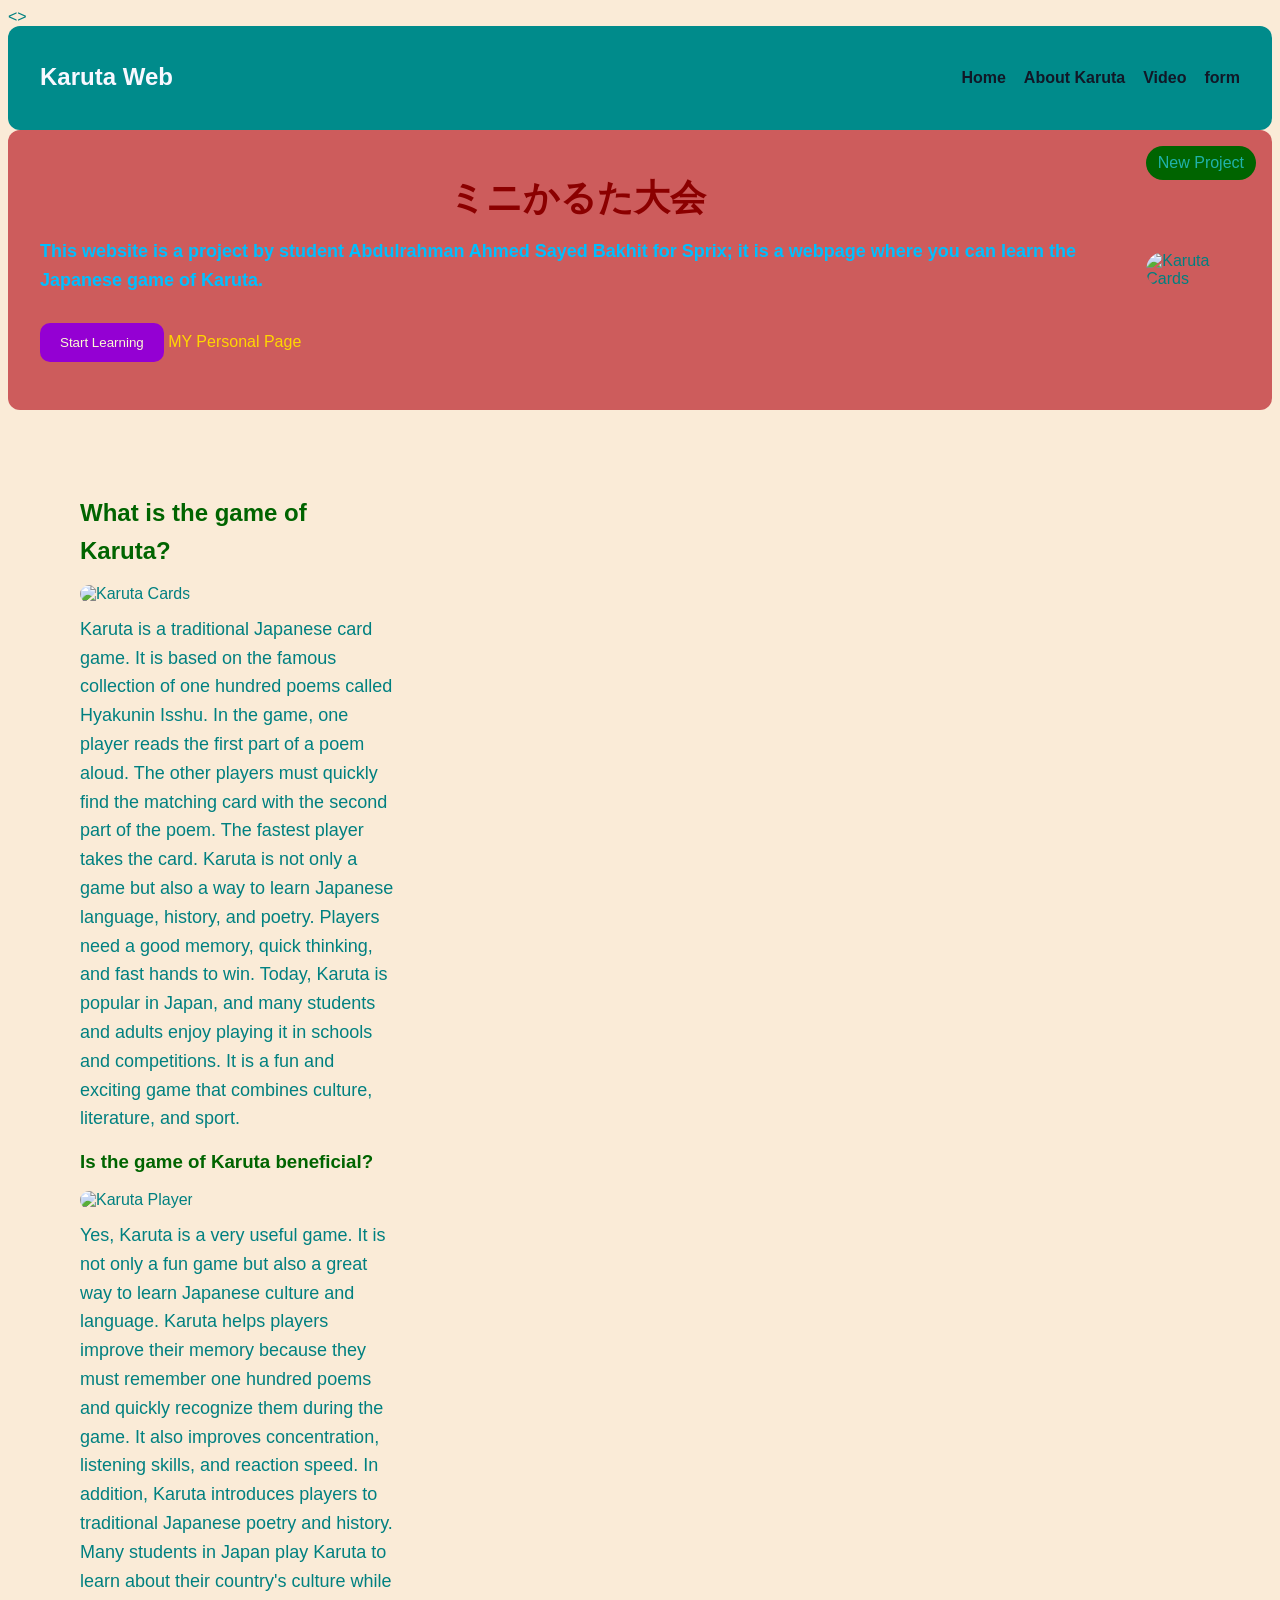
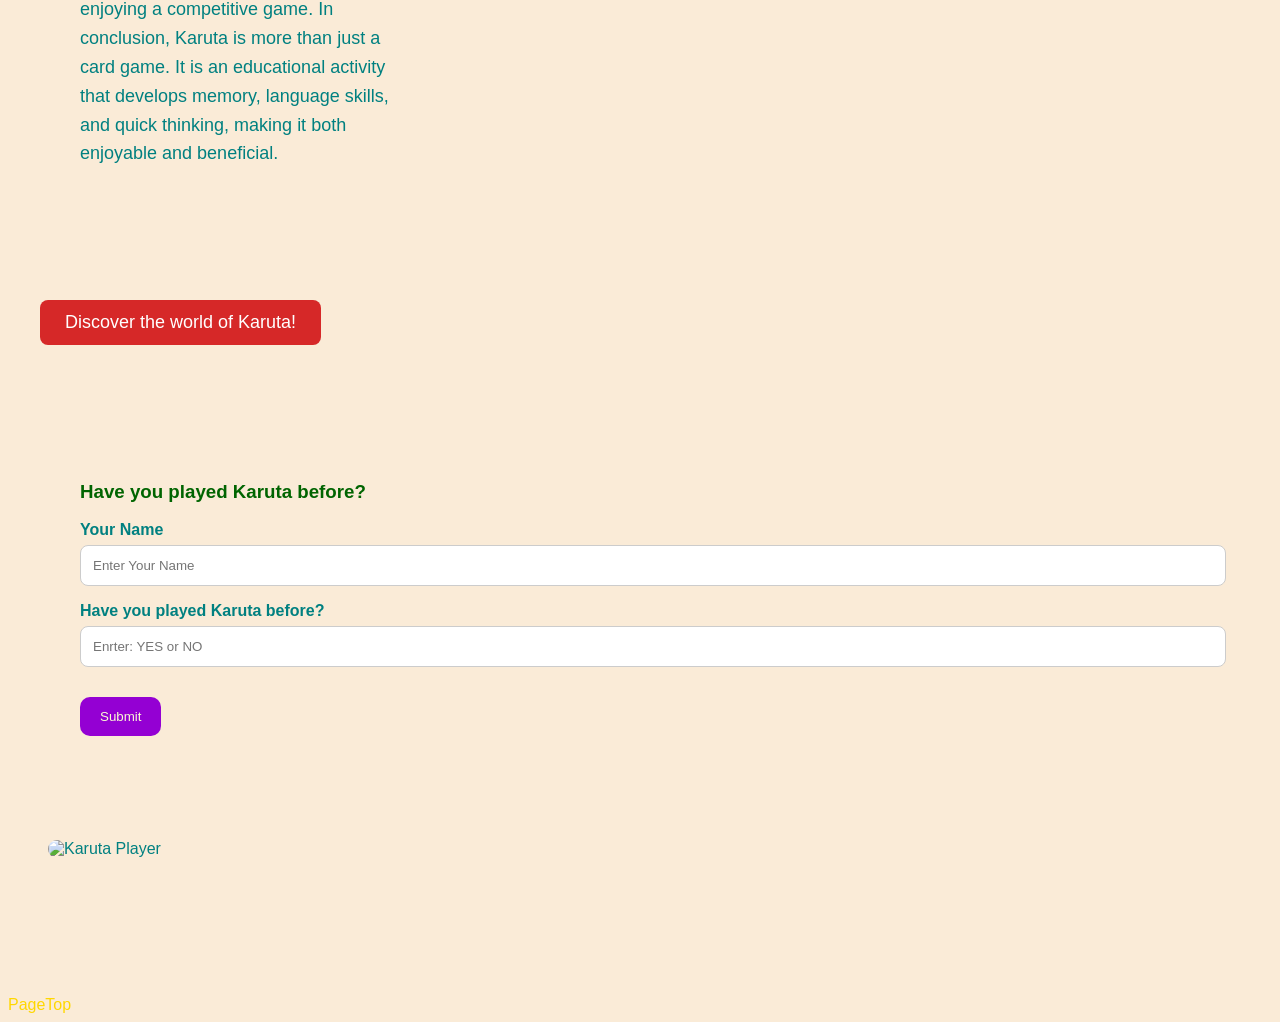
==== index.html @ 265472c2 "Add files via upload" ====
<!DOCTYPE html>
<html>
    <head>
        <title>ミニかるた大会</title>
        <link rel="stylesheet" href="style.css">
        <link rel="icon" href="favicon.ico">
    </head>
    <>
        <nav class="navbar">
            <h2>Karuta Web</h2>
            <div class="nav-links">
                <a href="#hero">Home</a>
                <a href="#first">About Karuta</a>
                <a href="#second">Video</a>
                <a href="#question">form</a>
            </div>
        </nav>

    <div id="hero">
        <span class="badge">New Project</span>
    <div class="hero-text">
 <h1>ミニかるた大会</h1>
<p class="entro">
    This website is a project by student Abdulrahman Ahmed Sayed Bakhit for Sprix; it is a webpage where you can learn the Japanese game of Karuta. 
</p>
<button onclick="window.location.href='card_35/card_35.html'">
    Start Learning
</button>

<a href=" https://www.facebook.com/profile.php?id=61572819474860">MY Personal Page</a> 

    </div>
   
<img src="img/1.jpg" alt="Karuta Cards">

    </div>
    <section id="cards" class="cards-section">
    <div id="first">
    <div class="cards" class="cards-section">
<h2>
    What is the game of Karuta?
</h2>
<img src="img/2.jpg" alt="Karuta Cards">
<p>
    Karuta is a traditional Japanese card game. It is based on the famous collection of one hundred poems called Hyakunin Isshu.

In the game, one player reads the first part of a poem aloud. The other players must quickly find the matching card with the second part of the poem. The fastest player takes the card.

Karuta is not only a game but also a way to learn Japanese language, history, and poetry. Players need a good memory, quick thinking, and fast hands to win.

Today, Karuta is popular in Japan, and many students and adults enjoy playing it in schools and competitions. It is a fun and exciting game that combines culture, literature, and sport.
</p>

<h3>
    Is the game of Karuta beneficial?
</h3>
<img src="img/3.jpeg" alt="Karuta Player">
<p>
Yes, Karuta is a very useful game. It is not only a fun game but also a great way to learn Japanese culture and language.

Karuta helps players improve their memory because they must remember one hundred poems and quickly recognize them during the game. It also improves concentration, listening skills, and reaction speed.

In addition, Karuta introduces players to traditional Japanese poetry and history. Many students in Japan play Karuta to learn about their country's culture while enjoying a competitive game.

In conclusion, Karuta is more than just a card game. It is an educational activity that develops memory, language skills, and quick thinking, making it both enjoyable and beneficial.
</p>
    </div>
    </div>
    </section>

    <div id="second">
<button id="showVideo"> 
    Discover the world of Karuta!
</button>
<div id="videoContainer" style="display:none;">
    <video width="700" controls>
        <source src="video/world of karuta.mp4" type="video/mp4">
        Your browser does not support the video tag.
    </video>
</div>
    </div>
    <section id="form-section" class="form-section"> 
    <div id="question">
<h3>
    Have you played Karuta before?
</h3>
<form>
    <label for="Name">Your Name</label>
    <input type="text" id="Name" placeholder="Enter Your Name">

    <label for="Question">Have you played Karuta before?</label>
    <input type="text" id="Question" placeholder="Enrter: YES or NO">
    
    <button type="submit">Submit</button>
</form>
    </div>
    </section>
    <section class="banner">
        <img src="img/3.jpeg" alt="Karuta Player">
        <div class="banner-text">
            <h2>Try To Play Karuta With New Frinds</h2>
            <p>In Youer country You Can Found Karuta Clup</p>
            <button>Try Now</button>
        </div>
    </section>
    <section class="banner_2">
        <img src="img/4.jpg" alt="Type Of Karuta Cards">
        <div class="banner_2-text">
            <h2>Type Of Karuta Cards</h2>
            <P>Leading Karuta manufacturing brands</P>
            <button>Discover now!</button>
        </div>
    </section>
    <script src="script.js"></script>
    <div class="up_button"><a href="index.html#top"><span class="arrow"></span><span class="page">PageTop</span></a></div>
</body>
</html>
---- style.css ----
body {
    font-family: Arial, sans-serif;
    background-color: antiquewhite;
    color: teal;
}
h1 {
    color: darkred;
    font-size: 36px;
    text-align: center;
}
h2,
h3{
    color: darkgreen;
    line-height: 1.6;
}
p{
     font-size: 18px;
    line-height: 1.6;
}
button{
    background-color: darkviolet;
    color: lightgoldenrodyellow;
    padding: 12px 20px;
    border: none;
    border-radius: 10px;
}
h1,
h2,
h3,
p{
    margin-top: 12px;
    margin-bottom: 14px;
}
button{
    margin-top: 14px;
    margin-bottom: 16px;
    cursor: pointer;
    transition: 0.3s;
}
button:hover{
    background-color: darkblue;
}
a{
    color: gold;
    text-decoration: none;
}
a:hover{
    color: forestgreen;
}
form{
    margin-top: 14px;
    margin-bottom: 16px;
}
#hero{
    display:flex;
background-color: indianred;
padding: 32px;
border-radius: 12px;
align-items: center;
gap: 32px;
position: relative;
}
.badge{
    position: absolute;
    top: 16px;
    right: 16px;
    background-color: darkgreen;
    color: lightseagreen;
    padding: 8px 12px;
    border-radius: 200px;
    font-size: 16px;
}
.entro{
    color: deepskyblue;
    font-weight: bold;
}
#first{
padding: 32px;
border-radius: 12px;
}
#second{
padding: 32px;
border-radius: 12px;
}
#question{
padding: 32px;
border-radius: 12px;
}
.cards-section{
    display: flex;
    gap: 20px;
    width: 30%;
}
label{
    font-weight: bold;
    display: block;
    margin-bottom: 6px;
}
input{
    display: block;
    width: 100%;
    padding: 12px;
    margin-bottom: 16px;
    border: 1px solid #cccccc;
    border-radius: 8px;
}
input:focus{
    outline: none;
    border-color: #1d4ed8;
    background-color: aqua;
}
#hero img{
    border-radius: 18px;
}
#cards img{
    width: 100%;
    border-radius: 16px;
}
section{
    margin: 40px;
}
.navbar {
background-color: darkcyan;
padding: 20px 32px;
border-radius: 12px;
display: flex;
justify-content: space-between;
align-items: center;
}
.navbar h2{
    color: ghostwhite;
}
.nav-links{
    display: flex;
    gap: 18px;
}
.nav-links a{
    color: #111827;
    text-decoration: wavy;
    font-weight: bold;
}
.nav-links a:hover{
    color: chartreuse;
}
.banner {
    position: relative;
    margin-top: 40px;
    margin-bottom: 60px;
    border-radius: 12px;
    overflow: hidden;
}
.banner-text {
    position: absolute;
    top: 40px;
    left: 40px;
    color: white;
    max-width: 400px;
}
.banner_2 {
    position: relative;
    margin-top: 40px;
    margin-bottom: 60px;
    border-radius: 12px;
    overflow: hidden;
}
.banner_2-text {
    position: absolute;
    top: 40px;
    left: 40px;
    color: white;
    max-width: 400px;
}
#showVideo{
    background-color:#d62828;
    color:white;
    padding:12px 25px;
    border:none;
    border-radius:8px;
    cursor:pointer;
    font-size:18px;
}

#videoContainer{
    margin-top:20px;
    text-align:center;
}
section{

opacity:0;

transform:translateY(80px);

transition:1s;

}
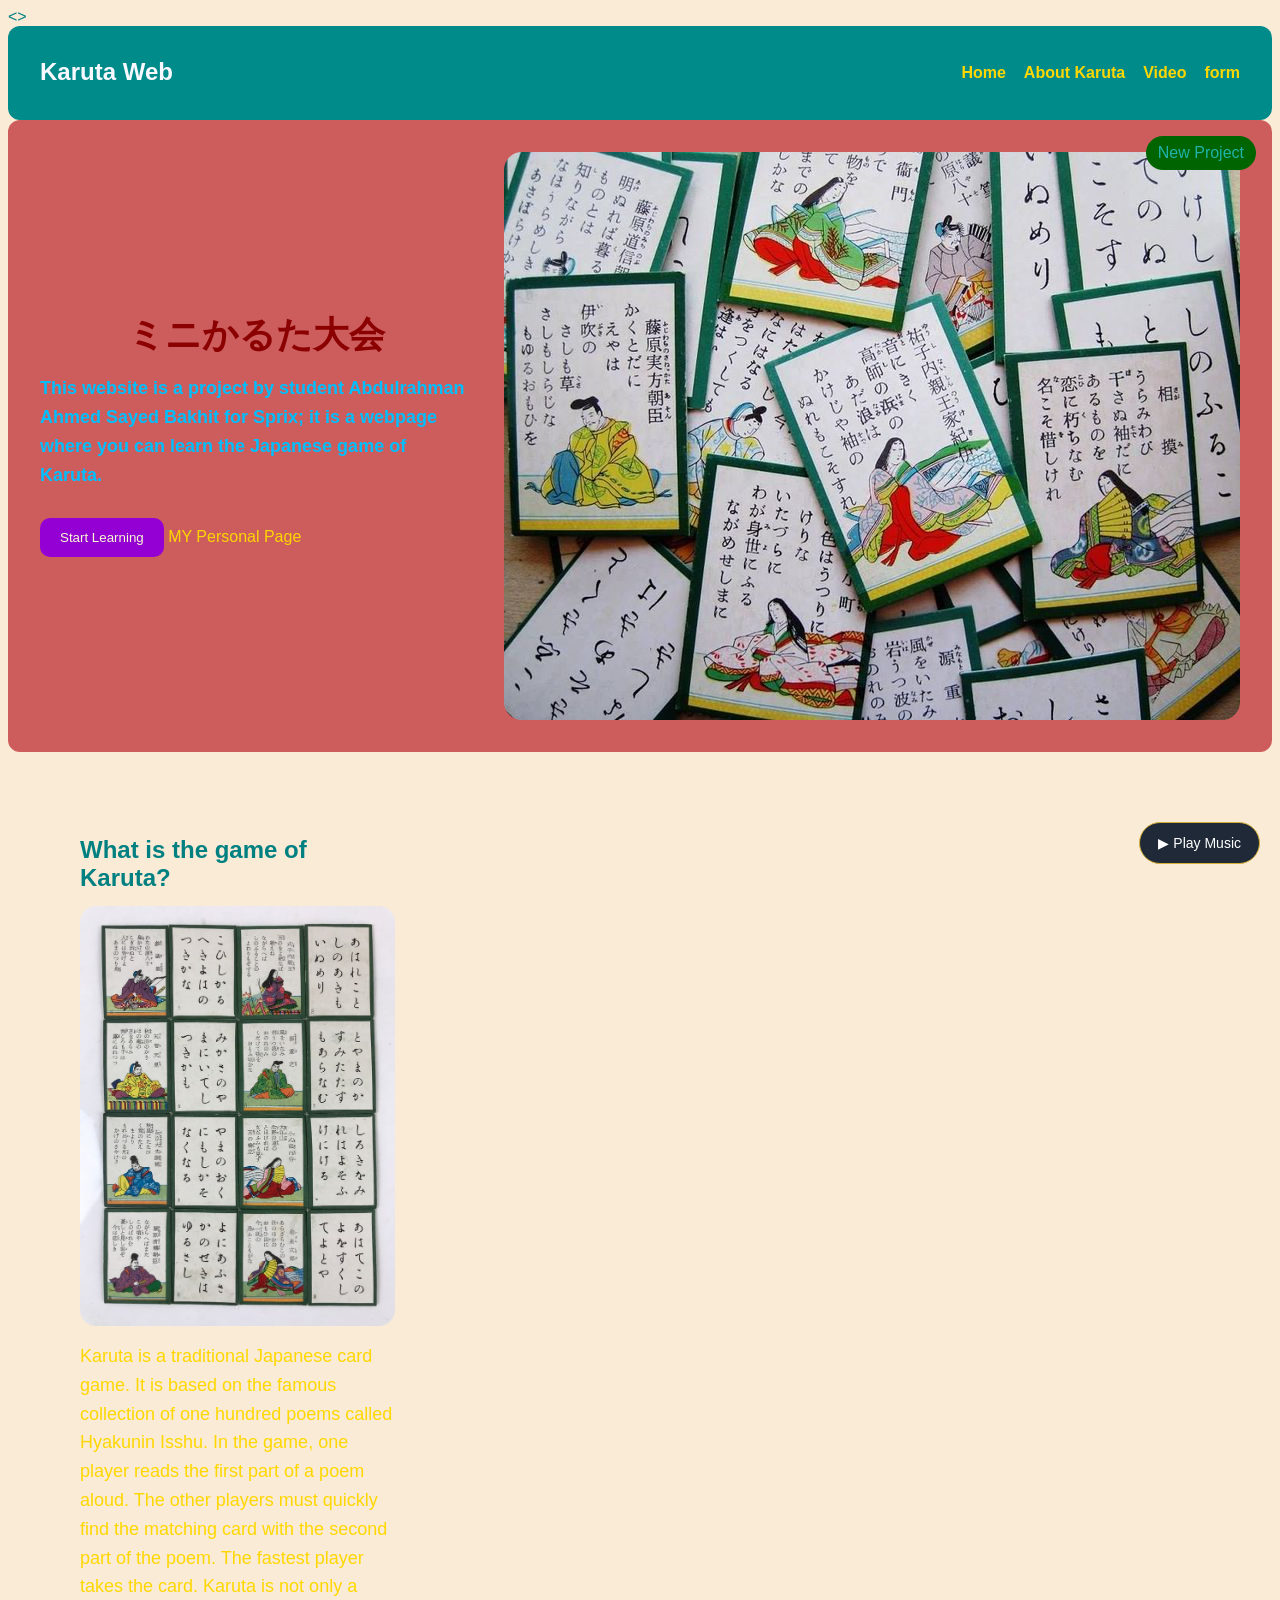
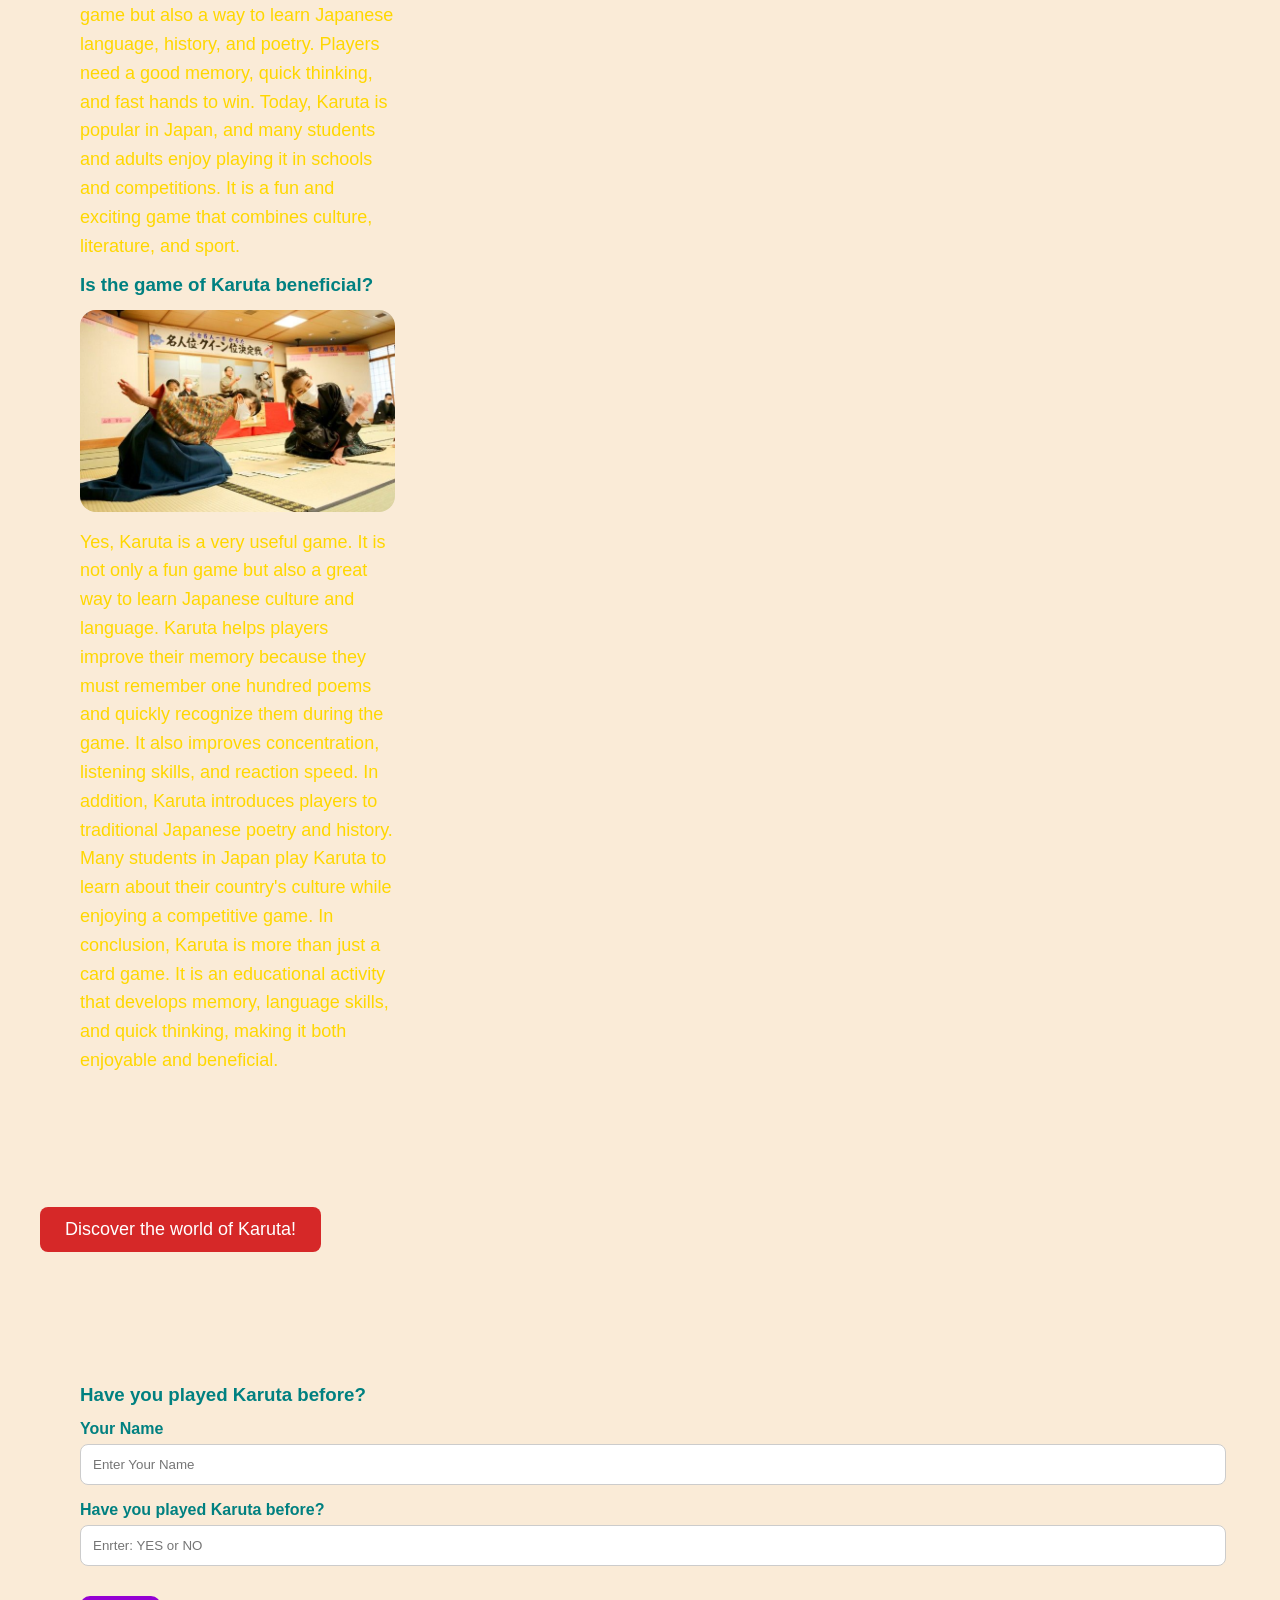
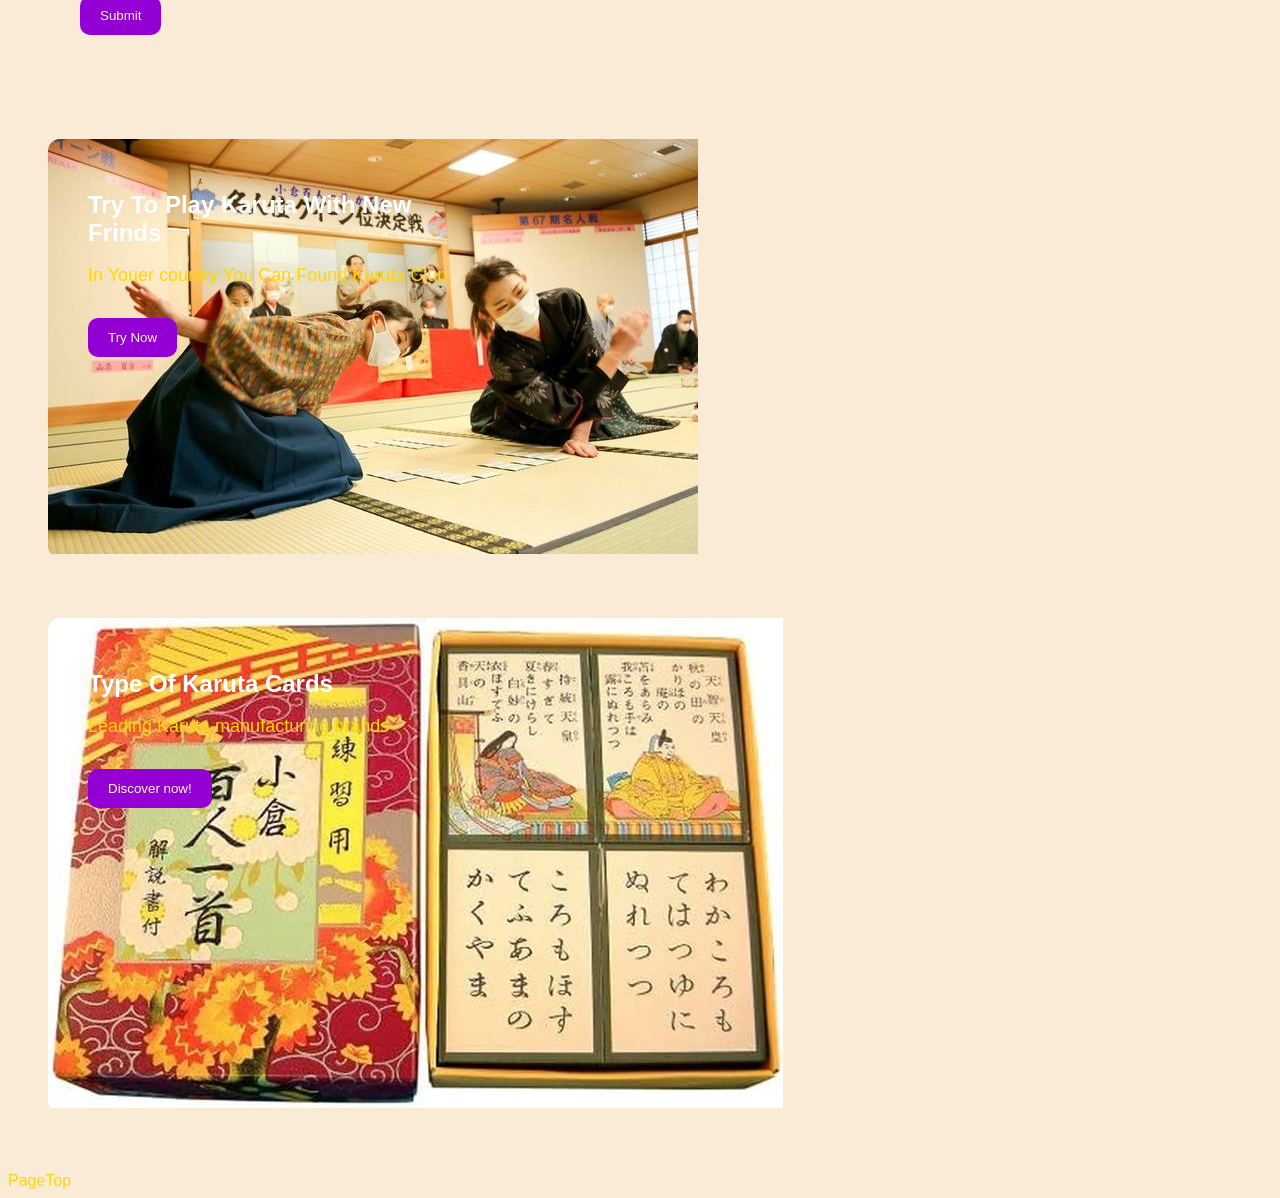
==== commit 81d500ac: "Add files via upload" ====
--- a/index.html
+++ b/index.html
@@ -23,7 +23,7 @@
 <p class="entro">
     This website is a project by student Abdulrahman Ahmed Sayed Bakhit for Sprix; it is a webpage where you can learn the Japanese game of Karuta. 
 </p>
-<button onclick="window.location.href='card_35/card_35.html'">
+<button onclick="window.location.href='card_35/card_35.html'" id="Start Learning">
     Start Learning
 </button>
 
@@ -91,7 +91,7 @@
     <label for="Question">Have you played Karuta before?</label>
     <input type="text" id="Question" placeholder="Enrter: YES or NO">
     
-    <button type="submit">Submit</button>
+    <button type="submit" id="submit">Submit</button>
 </form>
     </div>
     </section>
@@ -113,5 +113,33 @@
     </section>
     <script src="script.js"></script>
     <div class="up_button"><a href="index.html#top"><span class="arrow"></span><span class="page">PageTop</span></a></div>
+
+    <audio id="bg-music" loop>
+    <source src="music.mp3" type="audio/mpeg">
+</audio>
+
+<button id="music-btn">▶ Play Music</button>
+
+<script>
+const music = document.getElementById("bg-music");
+const button = document.getElementById("music-btn");
+
+music.volume = 0.25;
+
+button.addEventListener("click", async () => {
+    if (music.paused) {
+        try {
+            await music.play();
+            button.textContent = "⏸ Pause Music";
+        } catch (error) {
+            button.textContent = "▶ Try Again";
+        }
+    } else {
+        music.pause();
+        button.textContent = "▶ Play Music";
+    }
+});
+</script>
+
 </body>
 </html>
--- a/style.css
+++ b/style.css
@@ -1,4 +1,9 @@
 body {
+    background-image: url("img/background.jpg");
+    background-size: cover;
+    background-position: center;
+    background-repeat: no-repeat;
+    background-attachment: fixed;
     font-family: Arial, sans-serif;
     background-color: antiquewhite;
     color: teal;
@@ -10,12 +15,13 @@
 }
 h2,
 h3{
-    color: darkgreen;
+    color:darkolivegreen
     line-height: 1.6;
 }
 p{
      font-size: 18px;
     line-height: 1.6;
+    color:gold
 }
 button{
     background-color: darkviolet;
@@ -135,7 +141,7 @@
     gap: 18px;
 }
 .nav-links a{
-    color: #111827;
+    color:indigo
     text-decoration: wavy;
     font-weight: bold;
 }
@@ -192,4 +198,25 @@
 
 transition:1s;
 
-}+}
+
+
+#music-btn {
+    position: fixed;
+    right: 20px;
+    bottom: 20px;
+    padding: 12px 18px;
+    border: 1px solid #d4af37;
+    border-radius: 30px;
+    background: #1f2937;
+    color: white;
+    cursor: pointer;
+    font-size: 14px;
+    z-index: 1000;
+    transition: 0.3s;
+}
+
+#music-btn:hover {
+    background: #d4af37;
+    color: #1f2937;
+}
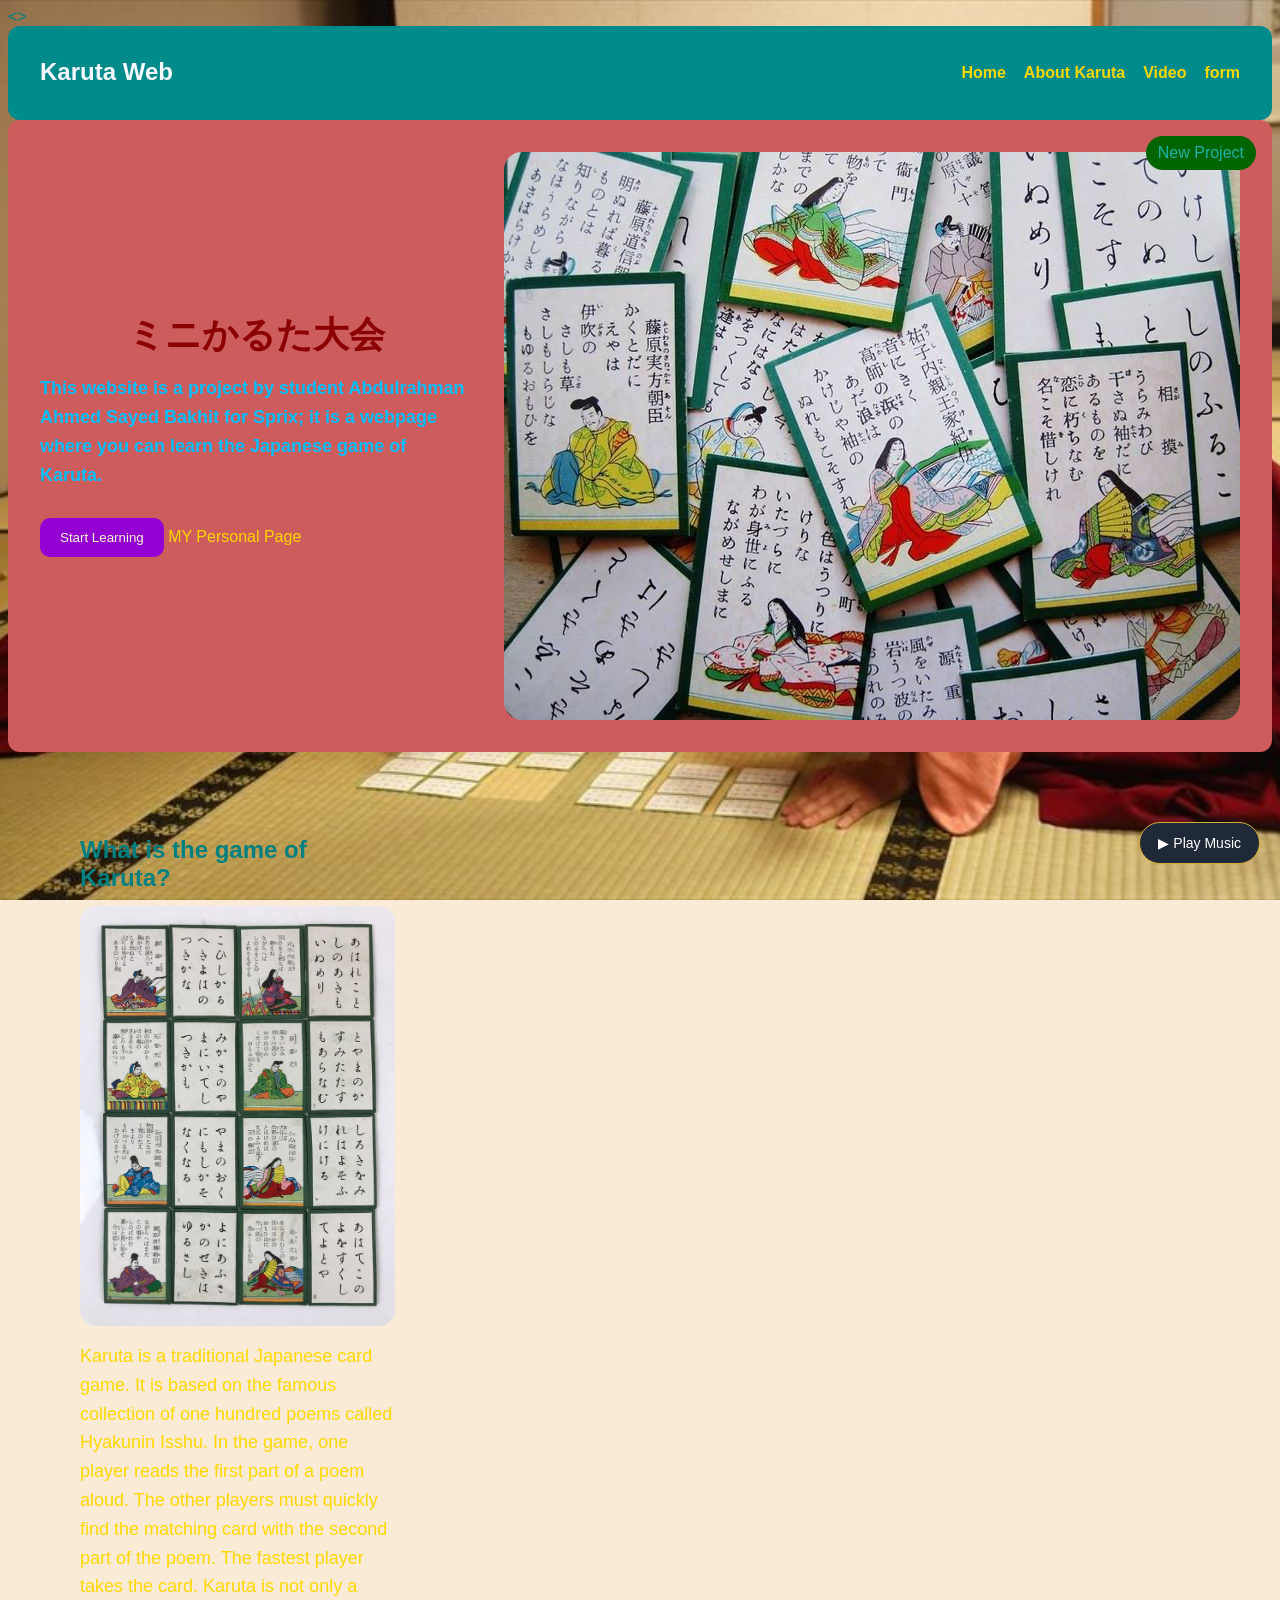
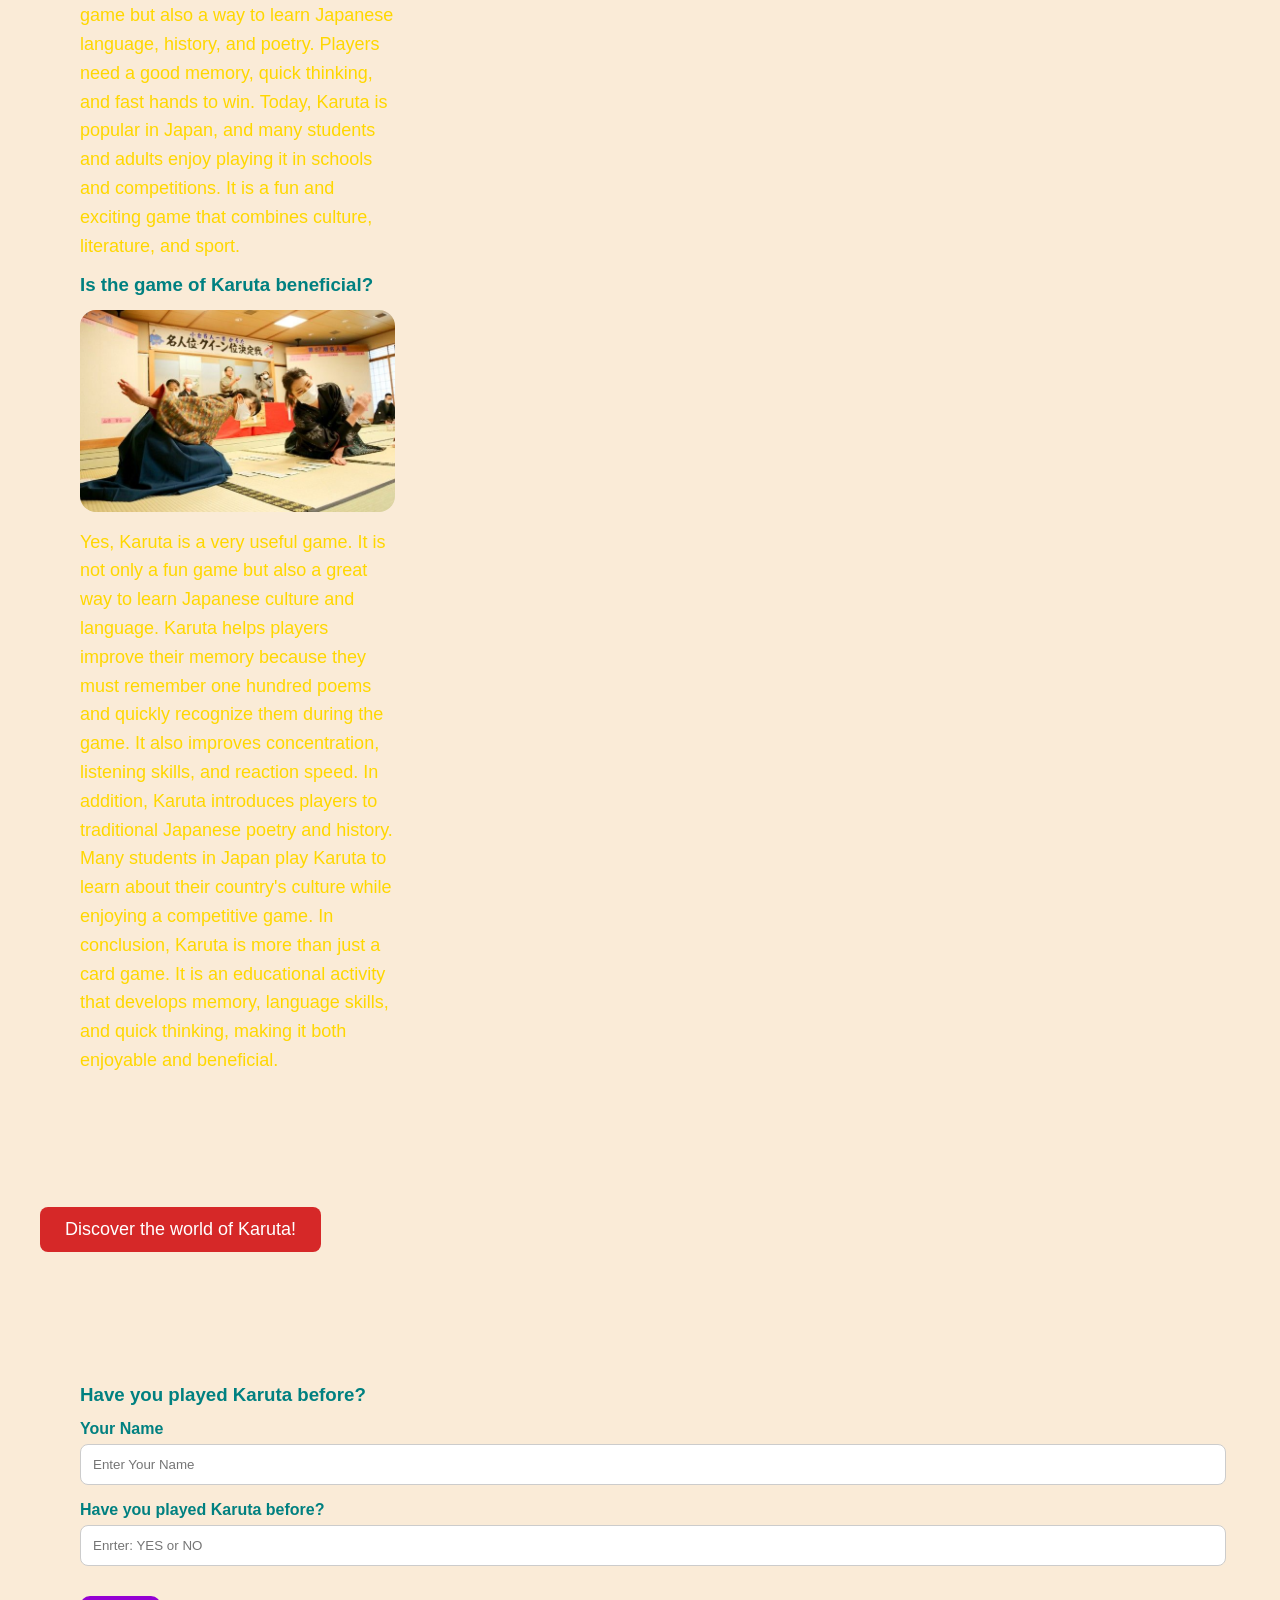
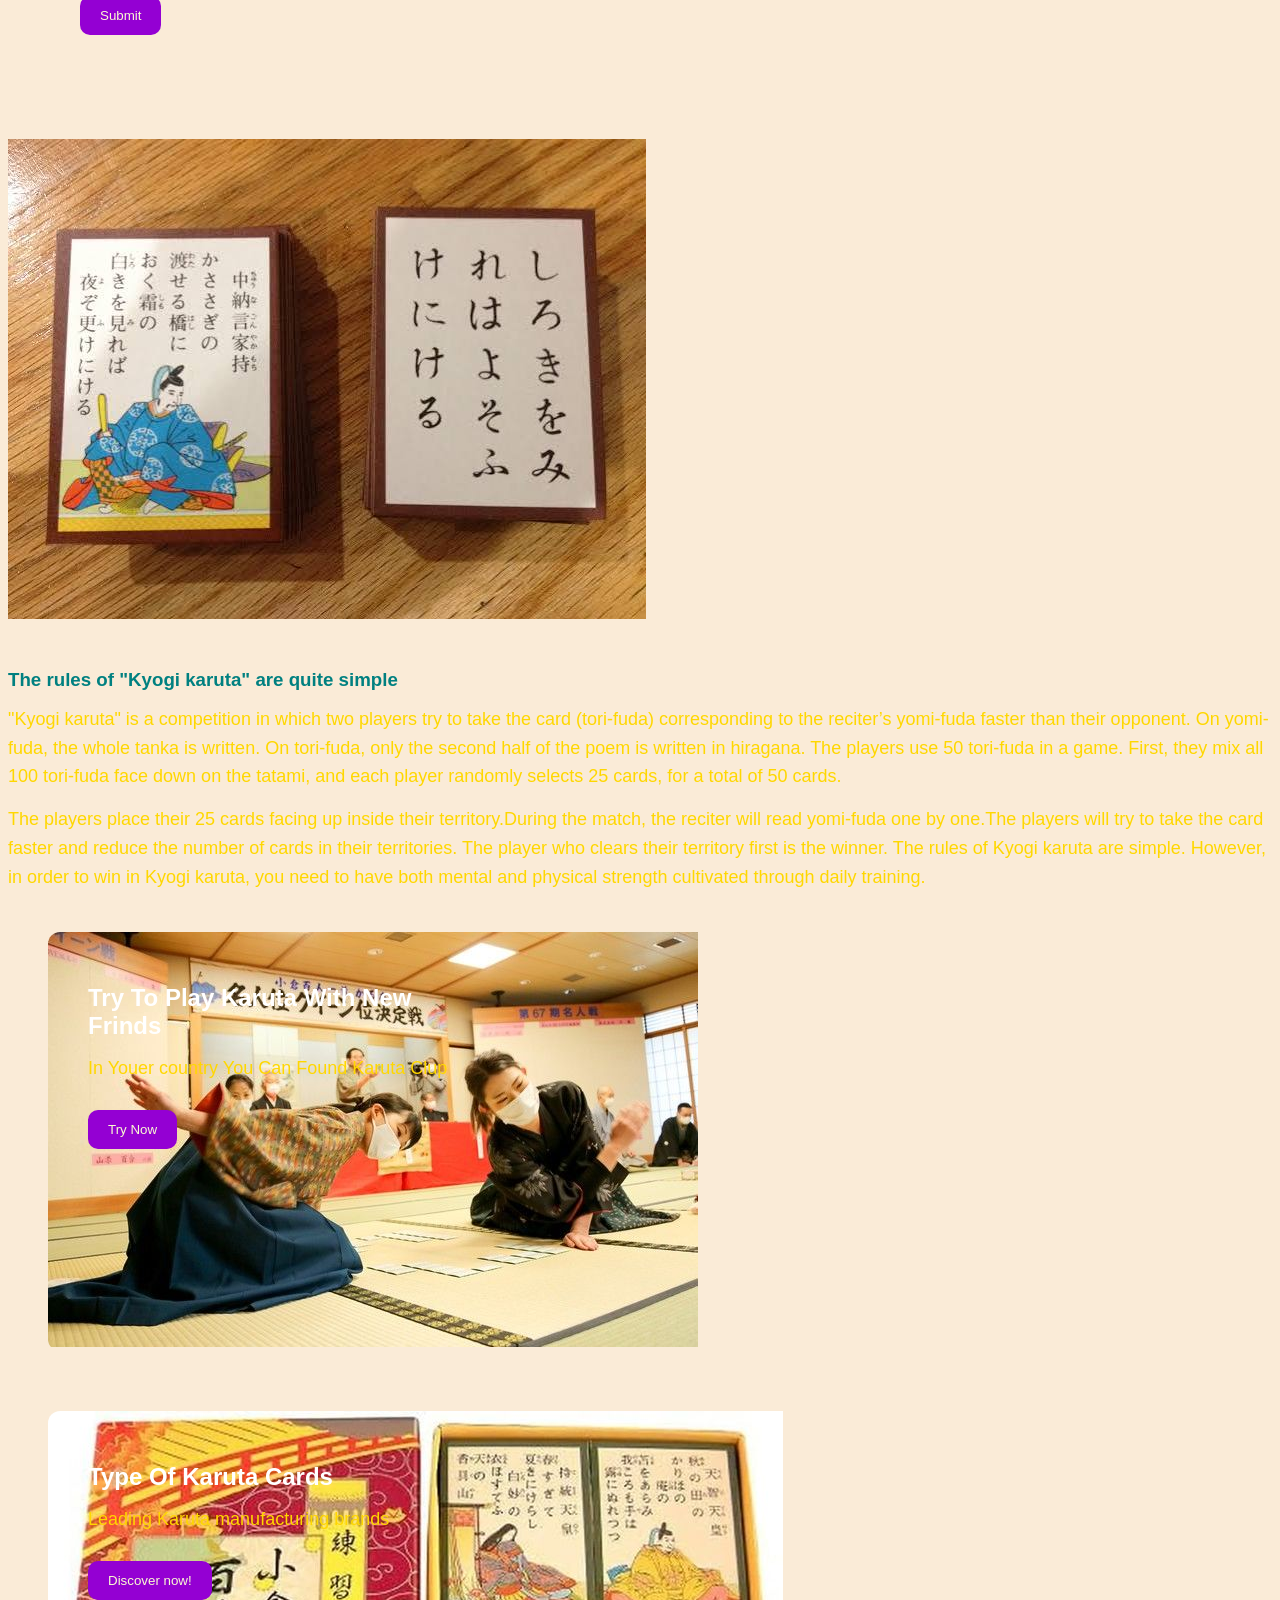
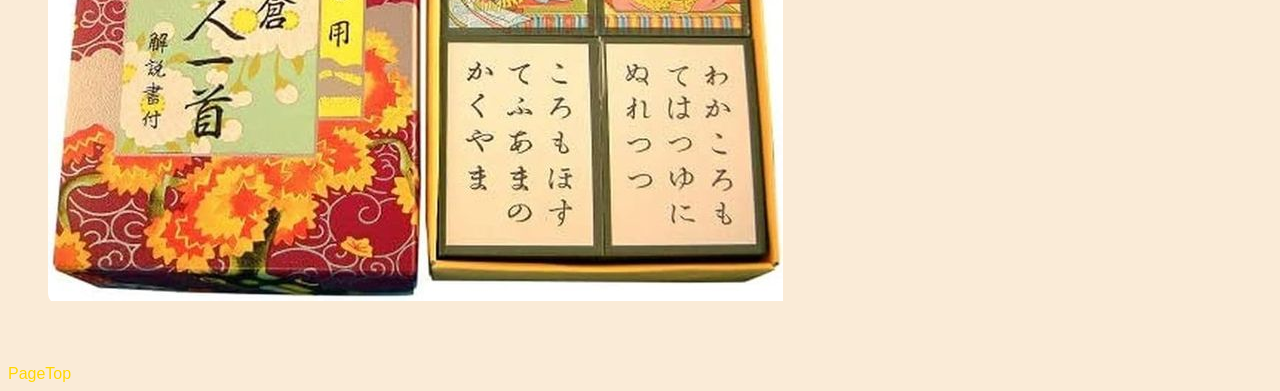
==== commit b4dac986: "Add files via upload" ====
--- a/index.html
+++ b/index.html
@@ -95,6 +95,14 @@
 </form>
     </div>
     </section>
+    <h2><img src="img/5.jpeg" alt="Rules of Kyogi karuta"></h2>
+    <div class="about_read"> <img src="../../rule/img/cyara_1.png" class="cyara" alt="">
+      <h3>The rules of "Kyogi karuta" are quite simple</h3>
+      <p>"Kyogi karuta" is a competition in which two players try to take the card (tori-fuda) corresponding to the reciter’s yomi-fuda faster than their opponent. On yomi-fuda, the whole tanka is written. On tori-fuda, only the second half of the poem is written in hiragana. The players use 50 tori-fuda in a game. First, they mix all 100 tori-fuda face down on the tatami, and each player randomly selects 25 cards, for a total of 50 cards.</p>
+      <p>The players place their 25 cards facing up inside their territory.During the match, the reciter will read yomi-fuda one by one.The players will try to take the card faster and reduce the number of cards in their territories. The player who clears their territory first is the winner.
+The rules of Kyogi karuta are simple. However, in order to win in Kyogi karuta, you need to have both mental and physical strength cultivated through daily training.</p>
+    <div class="space"></div>
+    
     <section class="banner">
         <img src="img/3.jpeg" alt="Karuta Player">
         <div class="banner-text">
